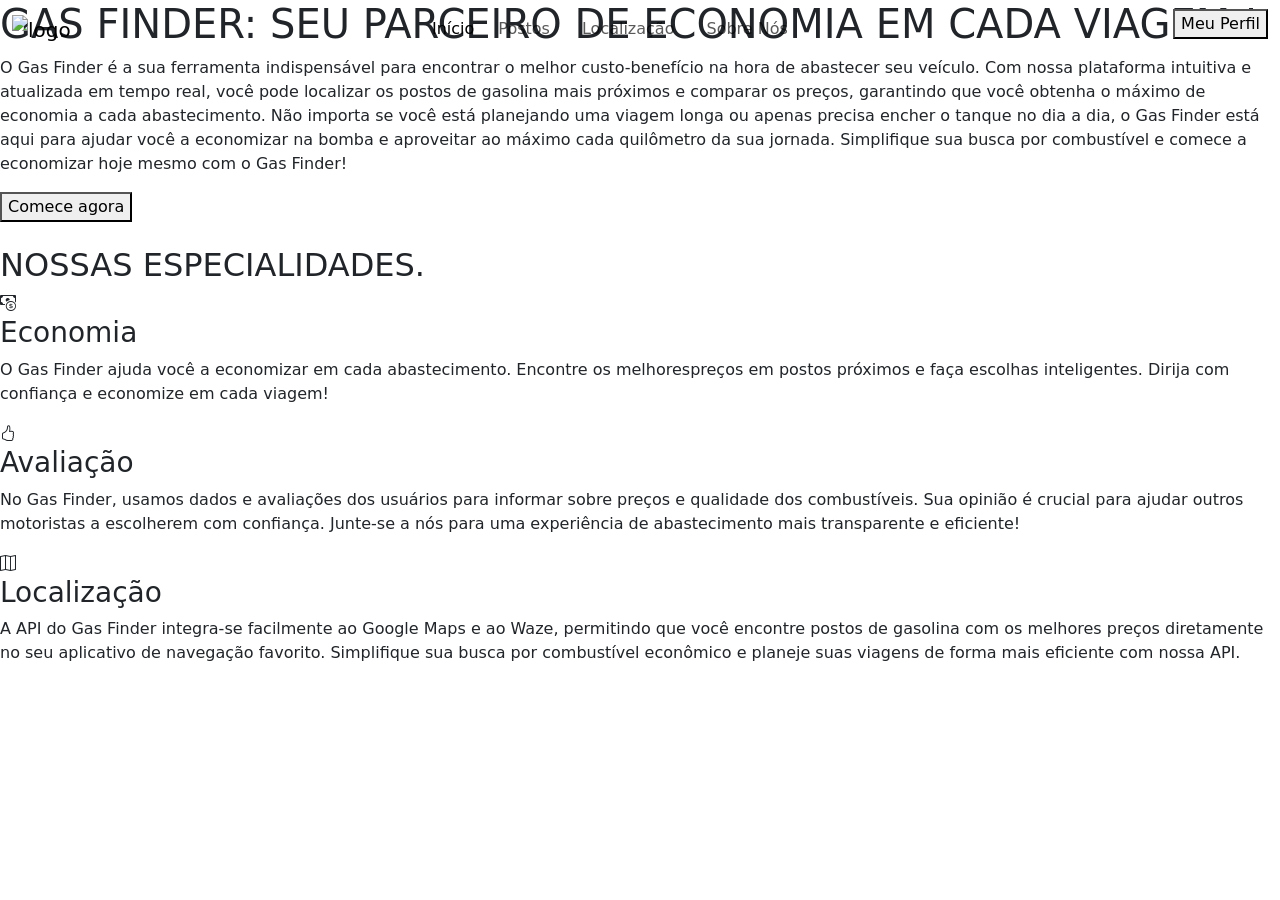
==== index.html @ 58add72c "index" ====
<!DOCTYPE html>
<html lang="pt-br">

<head>
    <meta charset="UTF-8">
    <meta name="viewport" content="width=device-width, initial-scale=1.0">
    <title>Home</title>
    <link href="https://cdn.jsdelivr.net/npm/bootstrap@5.3.3/dist/css/bootstrap.min.css" rel="stylesheet"
        integrity="sha384-QWTKZyjpPEjISv5WaRU9OFeRpok6YctnYmDr5pNlyT2bRjXh0JMhjY6hW+ALEwIH" crossorigin="anonymous">
    <link rel="stylesheet" href="../css/home.css">
    <link rel="stylesheet" href="../css/navbar.css">
    <link rel="shortcut icon" href="../img/logo branca.png">
    <link rel="stylesheet" href="https://cdn.jsdelivr.net/npm/bootstrap-icons@1.11.3/font/bootstrap-icons.min.css"/>
</head>

<body>
    <!-- INICIO NAVBAR -->
    <header>
        <nav class="navbar navbar-expand-lg fixed-top">
            <div class="container-fluid">
                <a class="navbar-brand me-auto" id="nome" href="../html/home.html"><img src="../img/gasfinderlogo.png"
                        alt="logo"></a>
                <button class="navbar-toggler" type="button" data-bs-toggle="offcanvas"
                    data-bs-target="#offcanvasNavbar" aria-controls="offcanvasNavbar" aria-label="Toggle navigation">
                    <span class="navbar-toggler-icon"></span>
                </button>
                <div class="offcanvas offcanvas-end" tabindex="-1" id="offcanvasNavbar"
                    aria-labelledby="offcanvasNavbarLabel">
                    <div class="offcanvas-header">
                        <a href="../html/home.html"><img src="../img/gasfinderlogo.png" alt="logo"></a>
                        <button type="button" class="btn-close btn-close-white" data-bs-dismiss="offcanvas"
                            aria-label="Close"></button>
                    </div>
                    <div class="offcanvas-body">
                        <ul class="navbar-nav justify-content-center align-items-lg-center flex-grow-1 pe-3">
                            <li class="nav-item">
                                <a class="nav-link active" aria-current="page" href="">Início</a>
                            </li>
                            <li class="nav-item">
                                <a class="nav-link mx-lg-2" href="postos.html">Postos</a>
                            </li>
                            <li class="nav-item">
                                <a class="nav-link mx-lg-2" href="localizacao.html">Localização</a>
                            </li>
                            <li class="nav-item">
                                <a class="nav-link mx-lg-2" href="sobre.html">Sobre Nós</a>
                            </li>
                        </ul>
                        <a href="meu-perfil.html"><button id="perfil-active" class="perfil-usuario">Meu Perfil</button></a>
                    </div>
                </div>
            </div>
        </nav>
    </header>
    <!-- FIM NAVBAR -->

  <main>
    <section class="topo-do-site">
      <div class="interface">
        <div class="flex">
          <div class="txt-topo-site">
            <h1>
              GAS FINDER: SEU PARCEIRO DE ECONOMIA EM CADA VIAGEM
              <span>!</span>
            </h1>
            <p>
              O Gas Finder é a sua ferramenta indispensável para encontrar o
              melhor custo-benefício na hora de abastecer seu veículo. Com
              nossa plataforma intuitiva e atualizada em tempo real, você pode
              localizar os postos de gasolina mais próximos e comparar os
              preços, garantindo que você obtenha o máximo de economia a cada
              abastecimento. Não importa se você está planejando uma viagem
              longa ou apenas precisa encher o tanque no dia a dia, o Gas
              Finder está aqui para ajudar você a economizar na bomba e
              aproveitar ao máximo cada quilômetro da sua jornada. Simplifique
              sua busca por combustível e comece a economizar hoje mesmo com o
              Gas Finder!
            </p>
            <div class="btn-contato">
              <a href="postos.html"> <button>Comece agora</button></a>
            </div>
          </div>
          <!-- txt topo do site-->
          <div class="img-topo-do-site">
            <img src="../img/bomba final.png" alt="" />
          </div>
          <!-- img topo do site-->
        </div>
        <!-- flex-->
      </div>
      <!-- interface-->
    </section>
    <!-- Fim do topo-->

    <section class="especialidades">
      <div class="interface">
        <h2 class="titulo">NOSSAS <span>ESPECIALIDADES.</span></h2>
        <div class="flex">
          <div class="especialidades-box">
            <i class="bi bi-cash-coin"></i>
            <h3>Economia</h3>
            <p>
              O Gas Finder ajuda você a economizar em cada abastecimento.
              Encontre os melhorespreços em postos próximos e faça escolhas 
              inteligentes. Dirija com confiança e economize em cada viagem!
            </p>
          </div>
          <div class="especialidades-box">
            <i class="bi bi-hand-thumbs-up"></i>
            <h3>Avaliação</h3>
            <p>
              No Gas Finder, usamos dados e avaliações dos usuários para
              informar sobre preços e qualidade dos combustíveis. Sua opinião
              é crucial para ajudar outros motoristas a escolherem com
              confiança. Junte-se a nós para uma experiência de abastecimento
              mais transparente e eficiente!
            </p>
          </div>
          <div class="especialidades-box">
            <i class="bi bi-map"></i>
            <h3>Localização</h3>
            <p>
              A API do Gas Finder integra-se facilmente ao Google Maps e ao
              Waze, permitindo que você encontre postos de gasolina com os
              melhores preços diretamente no seu aplicativo de navegação
              favorito. Simplifique sua busca por combustível econômico e
              planeje suas viagens de forma mais eficiente com nossa API.
            </p>
          </div>
        </div>
        <!-- flex-->
      </div>
      <!-- interface-->
    </section>
  </main>

  <script src="../js/index.js"></script>
  <script src="https://cdn.jsdelivr.net/npm/bootstrap@5.3.3/dist/js/bootstrap.bundle.min.js"
        integrity="sha384-YvpcrYf0tY3lHB60NNkmXc5s9fDVZLESaAA55NDzOxhy9GkcIdslK1eN7N6jIeHz"
        crossorigin="anonymous"></script>
</body>

</html>
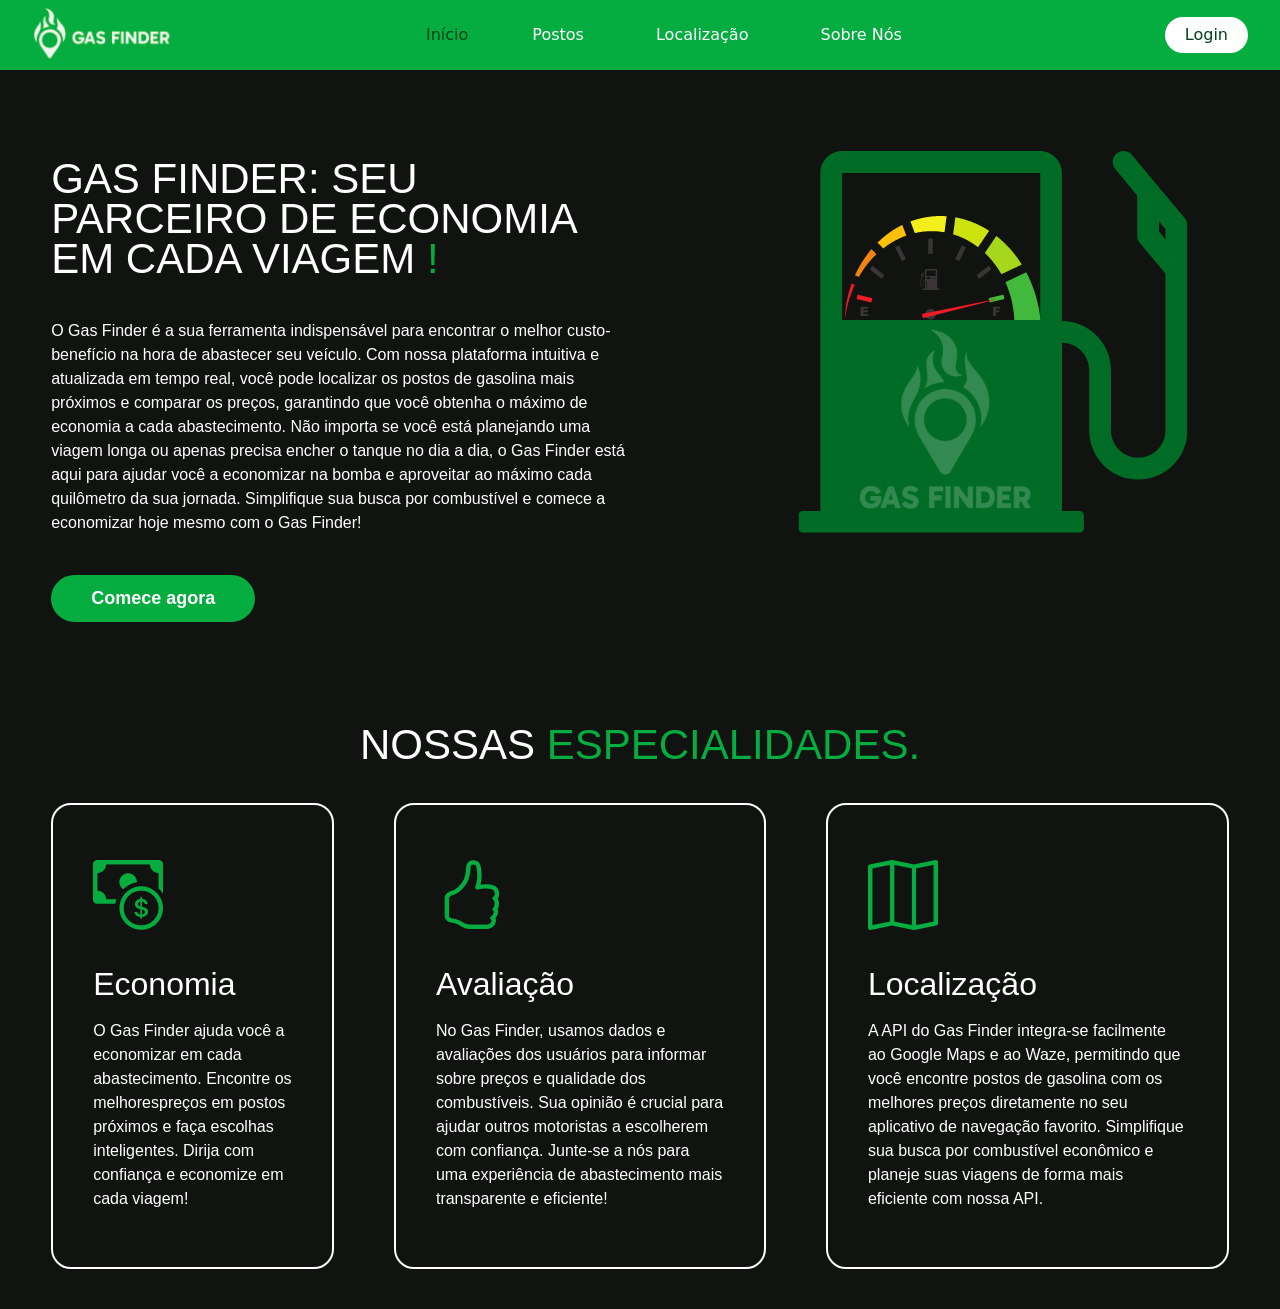
==== commit 62da5d84: "Alteracoes" ====
--- a/index.html
+++ b/index.html
@@ -7,9 +7,9 @@
     <title>Home</title>
     <link href="https://cdn.jsdelivr.net/npm/bootstrap@5.3.3/dist/css/bootstrap.min.css" rel="stylesheet"
         integrity="sha384-QWTKZyjpPEjISv5WaRU9OFeRpok6YctnYmDr5pNlyT2bRjXh0JMhjY6hW+ALEwIH" crossorigin="anonymous">
-    <link rel="stylesheet" href="../css/home.css">
-    <link rel="stylesheet" href="../css/navbar.css">
-    <link rel="shortcut icon" href="../img/logo branca.png">
+    <link rel="stylesheet" href="../assets/css/home.css">
+    <link rel="stylesheet" href="../assets/css/navbar.css">
+    <link rel="shortcut icon" href="../assets/img/logo branca.png">
     <link rel="stylesheet" href="https://cdn.jsdelivr.net/npm/bootstrap-icons@1.11.3/font/bootstrap-icons.min.css"/>
 </head>
 
@@ -18,7 +18,7 @@
     <header>
         <nav class="navbar navbar-expand-lg fixed-top">
             <div class="container-fluid">
-                <a class="navbar-brand me-auto" id="nome" href="../html/home.html"><img src="../img/gasfinderlogo.png"
+                <a class="navbar-brand me-auto" id="nome" href="index.html"><img src="../assets/img/gasfinderlogo.png"
                         alt="logo"></a>
                 <button class="navbar-toggler" type="button" data-bs-toggle="offcanvas"
                     data-bs-target="#offcanvasNavbar" aria-controls="offcanvasNavbar" aria-label="Toggle navigation">
@@ -27,7 +27,7 @@
                 <div class="offcanvas offcanvas-end" tabindex="-1" id="offcanvasNavbar"
                     aria-labelledby="offcanvasNavbarLabel">
                     <div class="offcanvas-header">
-                        <a href="../html/home.html"><img src="../img/gasfinderlogo.png" alt="logo"></a>
+                        <a href="index.html"><img src="../assets/img/gasfinderlogo.png" alt="logo"></a>
                         <button type="button" class="btn-close btn-close-white" data-bs-dismiss="offcanvas"
                             aria-label="Close"></button>
                     </div>
@@ -82,7 +82,7 @@
           </div>
           <!-- txt topo do site-->
           <div class="img-topo-do-site">
-            <img src="../img/bomba final.png" alt="" />
+            <img src="../assets/img/bomba final.png" alt="" />
           </div>
           <!-- img topo do site-->
         </div>
@@ -134,7 +134,7 @@
     </section>
   </main>
 
-  <script src="../js/index.js"></script>
+  <script src="../assets/js/index.js"></script>
   <script src="https://cdn.jsdelivr.net/npm/bootstrap@5.3.3/dist/js/bootstrap.bundle.min.js"
         integrity="sha384-YvpcrYf0tY3lHB60NNkmXc5s9fDVZLESaAA55NDzOxhy9GkcIdslK1eN7N6jIeHz"
         crossorigin="anonymous"></script>
--- a/assets/css/home.css
+++ b/assets/css/home.css
@@ -0,0 +1,133 @@
+/*Estilo pagina inteira*/
+body{
+    background-color: #101310;
+}
+.interface{
+    max-width: 1280px;
+    margin: 0 auto;
+}
+.flex{
+    display: flex;
+}
+.btn-contato button{
+    padding: 10px 40px;
+    font-size: 18px;
+ font-weight: 600;
+ background-color: #05ad40;
+ color: #fff;
+ border: 0;
+ border-radius: 30px;
+ cursor: pointer;
+  font-family: "Poppins", sans-serif;
+}
+.btn-contato button:hover{
+    box-shadow: 0px 0px 8px #014619;}
+
+/*Estilo do topo do site*/
+section.topo-do-site{
+    padding: 40px 4%;
+
+}
+section.topo-do-site .flex{
+    align-items: center;
+    justify-content: center;
+    gap: 90px;
+}
+.topo-do-site h1{
+color: #ffffff;
+font-size: 42px;
+line-height: 40px;
+font-family: "Poppins", sans-serif;
+font-weight: 42px;
+font-style: normal;
+}
+.topo-do-site .txt-topo-site h1 span{
+    color: #05ad40;
+}
+.topo-do-site .txt-topo-site p{
+     margin: 40px 0;
+
+        font-family: "Poppins", sans-serif;
+        font-weight: 30px;
+        font-style: normal;
+        color: #ffffff;
+        
+}
+.topo-do-site .img-topo-do-site img{
+    position: relative;
+    animation: flutuar 2s ease-in-out infinite alternate;
+}
+@keyframes flutuar{
+    0%{
+        top: 0;
+    }
+    100%{
+  top: 30px;
+    }
+}
+/*Estilo especialidade*/
+section.especialidades{
+   padding: 40px 4%; 
+}
+h2.titulo{
+    color: #ffffff;
+    font-size: 42px;
+    font-family: "Poppins", sans-serif;
+font-weight: 42px;
+font-style: normal;
+text-align: center;
+}
+section.especialidades .flex{
+gap: 60px;
+}
+h2.titulo span{
+    color: #05ad40;
+}
+.especialidades .especialidades-box{
+    color: #ffffff;
+    padding: 40px;
+    font-family: "Poppins", sans-serif;
+    border-radius: 20px;
+    border: 2px solid #ffffff;
+    margin-top: 25px;
+    transition: .2s;
+}
+.especialidades .especialidades-box:hover{
+    transform: scale(1.05);
+    box-shadow: 0 0 20px #ffffff69;
+}
+.especialidades .especialidades-box i{
+    font-size: 70px;
+    font-family: "Poppins", sans-serif;
+    color: #05ad40;
+}
+.especialidades .especialidades-box p{
+    font-size: 16px;
+}
+.especialidades .especialidades-box h3{
+    font-size:32px ;
+    margin: 15px 0;
+}
+
+@media screen and (max-width:1020px){
+    /*classe gerais*/
+   .flex{
+    flex-direction: column;
+   }
+    /*cabecalho*/
+    .menu-desktop, .btn-contato{
+        display: none;
+    }
+    section.topo-do-site{
+        padding: 42px 8%;}
+        .topo-do-site h1{
+       
+            font-size: 30px;
+            }
+        .topo-do-site .img-topo-do-site img{
+           width: 100%;}
+           /*Estilo especialidade*/
+section.especialidades{
+    padding: 40px 8%; 
+}
+}
--- a/assets/css/navbar.css
+++ b/assets/css/navbar.css
@@ -0,0 +1,89 @@
+/* INICIO NAVBAR */
+
+header{
+    height: 100px;
+}
+
+.navbar{
+    background-color: #05ad40;
+    min-height: 70px;
+    max-height: 70px;
+}
+
+.nav-link{
+    color: #ffffff;
+    font-weight: 500;
+    font-size: 1em;
+}
+
+.navbar-nav{
+    gap: 40px;
+}
+
+.navbar-brand img {
+    width: 160px;
+    height: auto;
+    margin-left: 15px;
+    transition: transform 0.2s ease-in;
+}
+
+.navbar-brand img:hover{
+    transform: scale(1.07);
+}
+
+.navbar-toggler{
+    border: none;
+}
+
+.navbar-toggler-icon {
+    font-size: 18px;
+    background-image: url("data:image/svg+xml,%3csvg xmlns='http://www.w3.org/2000/svg' viewBox='0 0 30 30'%3e%3cpath stroke='white' stroke-linecap='round' stroke-miterlimit='10' stroke-width='2' d='M4 7h22M4 15h22M4 23h22'/%3e%3c/svg%3e");
+}
+
+.offcanvas{
+    background-color: #05ad40;
+}
+
+.offcanvas-header img{
+    width: 150px;
+}
+
+.navbar-toggler:focus, .btn-close:focus{
+    box-shadow: none;
+    outline: none;
+}
+
+.nav-link:hover, .nav-item > .nav-link.active{
+    color: #024219;
+}
+
+.perfil-usuario {
+    border: 0;
+    border-radius: 30px;
+    margin: 5.8px 20px 5.8px 0;
+    padding: 6px 20px;
+    background-color: #ffffff;
+    color: #024219;
+    font-weight: 500;
+    font-size: 1em;
+    cursor: pointer;
+    -webkit-transition: ease-out 0.4s;
+    -moz-transition: ease-out 0.4s;
+    transition: ease-out 0.3s;
+}
+
+.perfil-usuario:hover{
+    box-shadow: inset 400px 0 0 0 #024219;
+    color: #fff;
+}
+
+@media (max-width: 991px) {
+    .navbar-nav{
+        gap: 10px;
+    }
+    
+    .perfil-usuario{
+        margin-top: 20px;
+    }
+}
+/* FIM NAVBAR */
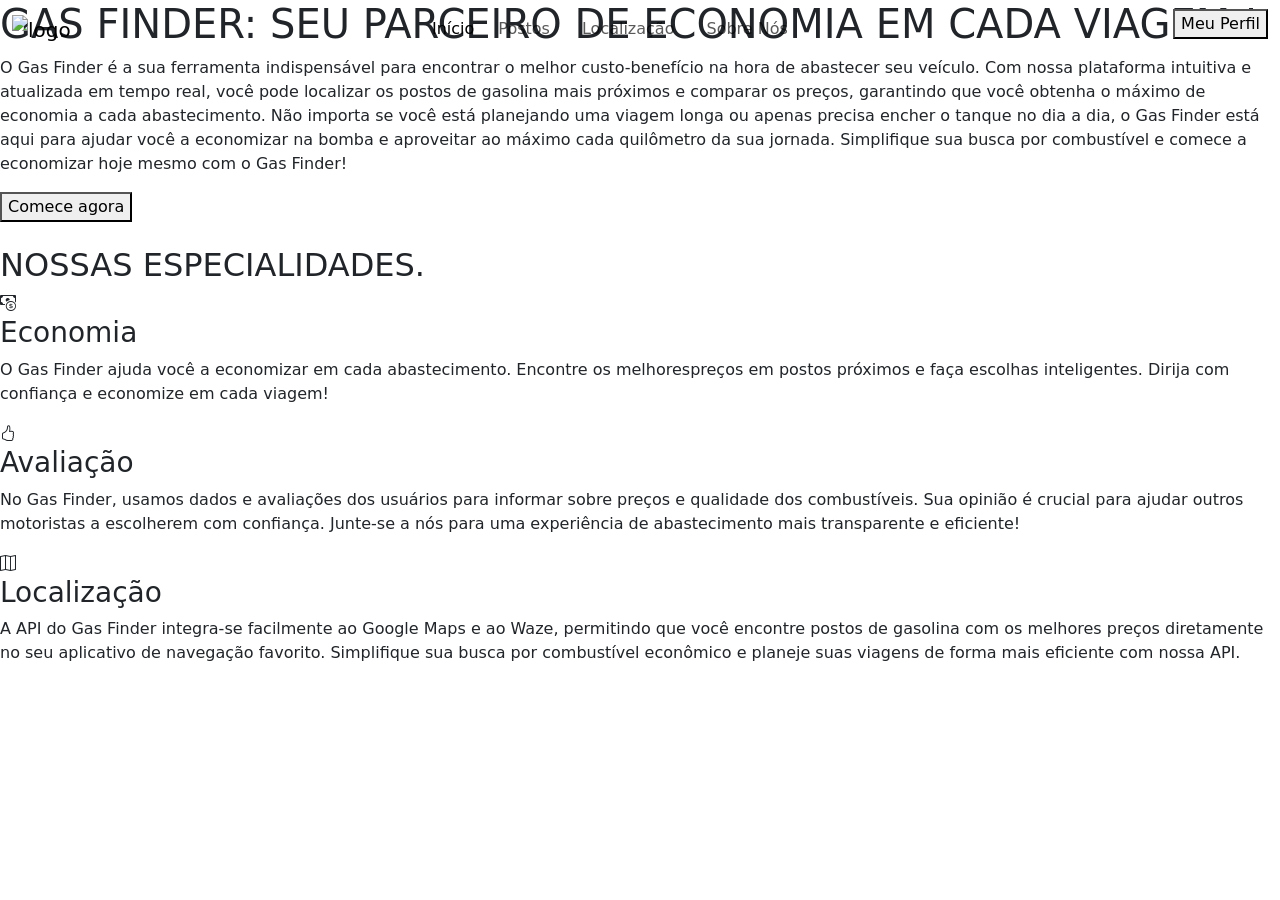
==== commit 78ce8d64: "teste links" ====
--- a/index.html
+++ b/index.html
@@ -7,9 +7,9 @@
     <title>Home</title>
     <link href="https://cdn.jsdelivr.net/npm/bootstrap@5.3.3/dist/css/bootstrap.min.css" rel="stylesheet"
         integrity="sha384-QWTKZyjpPEjISv5WaRU9OFeRpok6YctnYmDr5pNlyT2bRjXh0JMhjY6hW+ALEwIH" crossorigin="anonymous">
-    <link rel="stylesheet" href="../assets/css/home.css">
-    <link rel="stylesheet" href="../assets/css/navbar.css">
-    <link rel="shortcut icon" href="../assets/img/logo branca.png">
+    <link rel="stylesheet" href="/gascompleto_demo/assets/css/home.css">
+    <link rel="stylesheet" href="/gascompleto_demo/assets/css/navbar.css">
+    <link rel="shortcut icon" href="/gascompleto_demo/assets/img/logo branca.png">
     <link rel="stylesheet" href="https://cdn.jsdelivr.net/npm/bootstrap-icons@1.11.3/font/bootstrap-icons.min.css"/>
 </head>
 
@@ -18,7 +18,7 @@
     <header>
         <nav class="navbar navbar-expand-lg fixed-top">
             <div class="container-fluid">
-                <a class="navbar-brand me-auto" id="nome" href="index.html"><img src="../assets/img/gasfinderlogo.png"
+                <a class="navbar-brand me-auto" id="nome" href="index.html"><img src="/gascompleto_demo/assets/img/gasfinderlogo.png"
                         alt="logo"></a>
                 <button class="navbar-toggler" type="button" data-bs-toggle="offcanvas"
                     data-bs-target="#offcanvasNavbar" aria-controls="offcanvasNavbar" aria-label="Toggle navigation">
@@ -27,7 +27,7 @@
                 <div class="offcanvas offcanvas-end" tabindex="-1" id="offcanvasNavbar"
                     aria-labelledby="offcanvasNavbarLabel">
                     <div class="offcanvas-header">
-                        <a href="index.html"><img src="../assets/img/gasfinderlogo.png" alt="logo"></a>
+                        <a href="index.html"><img src="/gascompleto_demo/assets/img/gasfinderlogo.png" alt="logo"></a>
                         <button type="button" class="btn-close btn-close-white" data-bs-dismiss="offcanvas"
                             aria-label="Close"></button>
                     </div>
@@ -37,16 +37,16 @@
                                 <a class="nav-link active" aria-current="page" href="">Início</a>
                             </li>
                             <li class="nav-item">
-                                <a class="nav-link mx-lg-2" href="postos.html">Postos</a>
+                                <a class="nav-link mx-lg-2" href="/gascompleto_demo/html/postos.html">Postos</a>
                             </li>
                             <li class="nav-item">
-                                <a class="nav-link mx-lg-2" href="localizacao.html">Localização</a>
+                                <a class="nav-link mx-lg-2" href="/gascompleto_demo/html/localizacao.html">Localização</a>
                             </li>
                             <li class="nav-item">
-                                <a class="nav-link mx-lg-2" href="sobre.html">Sobre Nós</a>
+                                <a class="nav-link mx-lg-2" href="/gascompleto_demo/html/sobre.html">Sobre Nós</a>
                             </li>
                         </ul>
-                        <a href="meu-perfil.html"><button id="perfil-active" class="perfil-usuario">Meu Perfil</button></a>
+                        <a href="/gascompleto_demo/html/meu-perfil.html"><button id="perfil-active" class="perfil-usuario">Meu Perfil</button></a>
                     </div>
                 </div>
             </div>
@@ -77,12 +77,12 @@
               Gas Finder!
             </p>
             <div class="btn-contato">
-              <a href="postos.html"> <button>Comece agora</button></a>
+              <a href="/gascompleto_demo/html/postos.html"> <button>Comece agora</button></a>
             </div>
           </div>
           <!-- txt topo do site-->
           <div class="img-topo-do-site">
-            <img src="../assets/img/bomba final.png" alt="" />
+            <img src="/gascompleto_demo/assets/img/bomba final.png" alt="" />
           </div>
           <!-- img topo do site-->
         </div>
@@ -134,7 +134,7 @@
     </section>
   </main>
 
-  <script src="../assets/js/index.js"></script>
+  <script src="/gascompleto_demo/assets/js/index.js"></script>
   <script src="https://cdn.jsdelivr.net/npm/bootstrap@5.3.3/dist/js/bootstrap.bundle.min.js"
         integrity="sha384-YvpcrYf0tY3lHB60NNkmXc5s9fDVZLESaAA55NDzOxhy9GkcIdslK1eN7N6jIeHz"
         crossorigin="anonymous"></script>
